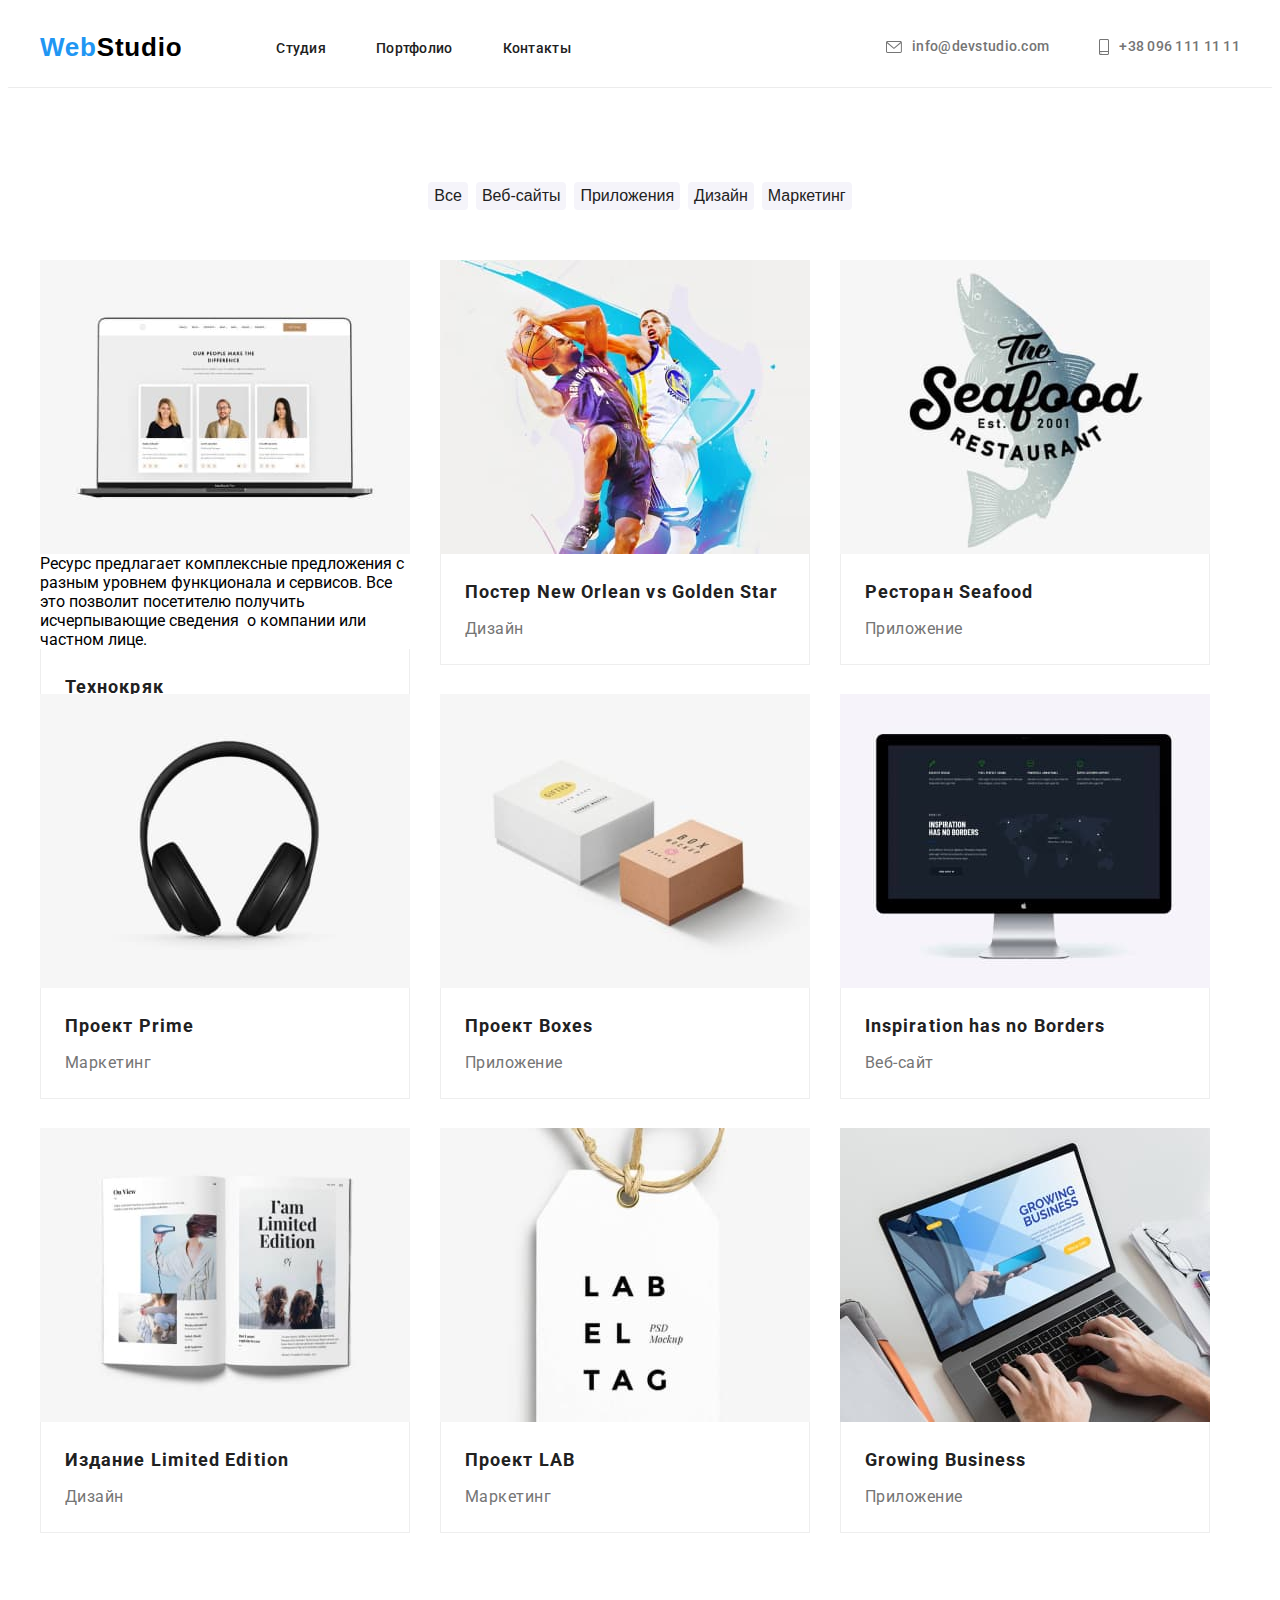
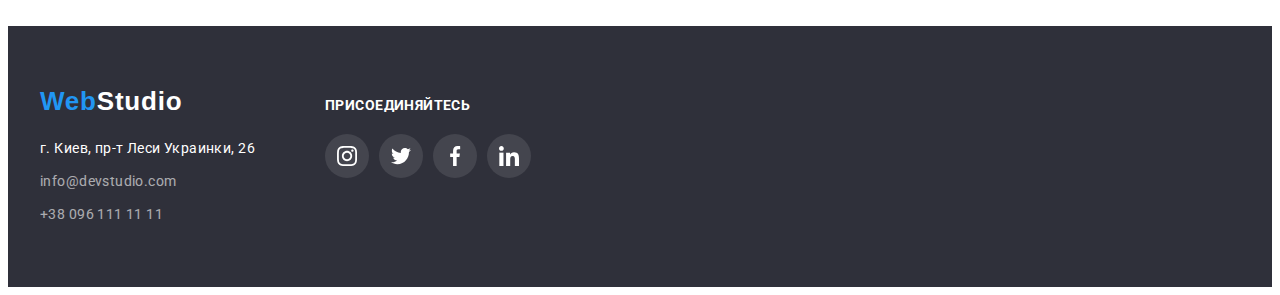
==== portfolio.html @ 1aca2a60 "first" ====
<!DOCTYPE html>
<html lang="ru">
  <head>
    <meta charset="UTF-8" />
    <meta http-equiv="X-UA-Compatible" content="IE=edge" />
    <meta name="viewport" content="width=device-width, initial-scale=1.0" />
    <title>Главная</title>
    <link rel="preconnect" href="https://fonts.googleapis.com" />
    <link rel="preconnect" href="https://fonts.gstatic.com" crossorigin />
    <link
      href="https://fonts.googleapis.com/css2?family=Roboto:wght@400;500;700;900&display=swap"
      rel="stylesheet"
    />
    <link
      rel="stylesheet"
      href="https://cdnjs.cloudflare.com/ajax/libs/modern-normalize/1.1.0/modern-normalize.min.css"
      integrity="sha512-wpPYUAdjBVSE4KJnH1VR1HeZfpl1ub8YT/NKx4PuQ5NmX2tKuGu6U/JRp5y+Y8XG2tV+wKQpNHVUX03MfMFn9Q=="
      crossorigin="anonymous"
      referrerpolicy="no-referrer"
    />
    <link rel="stylesheet" href="./css/style.css" />
  </head>
  <body>
    <header class="header">
      <div class="container header-container">
        <a class="logo link" href=""><span class="web">Web</span>Studio</a>
        <nav class="navigation">
          <ul class="nav-list list">
            <li class="nav-list-item">
              <a class="nav-list-link link" href="./index.html">Студия</a>
            </li>
            <li class="nav-list-item">
              <a class="nav-list-link link" href="./portfolio.html"
                >Портфолио</a
              >
            </li>
            <li class="nav-list-item">
              <a class="nav-list-link link" href="">Контакты</a>
            </li>
          </ul>
        </nav>  
          <ul class="header-contact list">
            <li class="contact-mail-block">
              <a class="contact-mail link" href="mailto:info@devstudio.com">
                <svg class="mail-icon" width="16" heihgt="12">
                  <use href="./img/sprite.svg#icon-envelope"></use>
                </svg>
                info@devstudio.com</a>
            </li>
            <li class="contact-number-block">
              <a class="contact-number link" href="tel:+380961111111">
                <svg class="smartphone-icon" width="10" heihgt="16">
                  <use href="./img/sprite.svg#icon-smartphone"></use>
                </svg>
                +38 096 111 11 11</a>
            </li>
          </ul>
      </div>
    </header>
    <main>
      <section class="section">
        <div class="container">
          <h1 class="pane">Работы</h1>
          <ul class="portfolio-list list">
            <li class="filter">
              <button class="model-button-filter" type="button">Все</button>
            </li>
            <li class="filter">
              <button class="model-button-filter" type="button">
                Веб-сайты
              </button>
            </li>
            <li class="filter">
              <button class="model-button-filter" type="button">
                Приложения
              </button>
            </li>
            <li class="filter">
              <button class="model-button-filter" type="button">Дизайн</button>
            </li>
            <li class="filter">
              <button class="model-button-filter" type="button">
                Маркетинг
              </button>
            </li>
          </ul>
          <ul class="project list">
            <li class="project-group">
              <a class="work-link" href="">
                <div class="overlay-card">
                <img
                  src="img/project1.jpg"
                  alt="Технокряк"
                  width="370"
                  height="294"
                />
                <p class="overlay">Ресурс предлагает комплексные предложения с разным уровнем функционала и сервисов. Все это позволит посетителю получить исчерпывающие сведения  о компании или частном лице.</p>
                </div>
                <div class="group">
                <h2 class="works">Технокряк</h2>
                <p class="works-item" lang="en">Веб-сайт</p>
                </div>
              </a>
            </li>
            <li class="project-group">
              <a class="work-link" href="">
              <img
                src="img/project2.jpg"
                alt="Постер New Orlean vs Golden Star"
                width="370"
                height="294"
              />
              <div class="group"> 
              <h2 class="works">Постер New Orlean vs Golden Star</h2>
              <p class="works-item" lang="en">Дизайн</p>
            </div>
              </a>
            </li>
            <li class="project-group">
              <a class="work-link" href="">
              <img
                src="img/project3.jpg"
                alt="Ресторан Seafood"
                width="370"
                height="294"
              />
              <div class="group">
              <h2 class="works">Ресторан Seafood</h2>
              <p class="works-item" lang="en">Приложение</p>
            </div>
              </a>
            </li>
            <li class="project-group"><a class="work-link" href="">
              <img
                src="img/project4.jpg"
                alt="Проект Prime"
                width="370"
                height="294"
              />
              <div class="group">
              <h2 class="works">Проект Prime</h2>
              <p class="works-item" lang="en">Маркетинг</p>
            </div>
            </a>
            </li>
            <li class="project-group"><a class="work-link" href="">
              <img
                src="img/project5.jpg"
                alt="Проект Boxes"
                width="370"
                height="294"
              />
              <div class="group">
              <h2 class="works">Проект Boxes</h2>
              <p class="works-item" lang="en">Приложение</p>
            </div>
            </a>
            </li>
            <li class="project-group"><a class="work-link" href="">
              <img
                src="img/project6.jpg"
                alt="Inspiration has no Borders"
                width="370"
                height="294"
              />
              <div class="group">
              <h2 class="works">Inspiration has no Borders</h2>
              <p class="works-item" lang="en">Веб-сайт</p>
            </div>
            </a>
            </li>
            <li class="project-group"><a class="work-link" href="">
              <img
                src="img/project7.jpg"
                alt="Издание Limited Edition"
                width="370"
                height="294"
              />
              <div class="group">
              <h2 class="works">Издание Limited Edition</h2>
              <p class="works-item" lang="en">Дизайн</p>
            </div>
            </a>
            </li>
            <li class="project-group"><a class="work-link" href="">
              <img
                src="img/project8.jpg"
                alt="Проект LAB"
                width="370"
                height="294"
              />
              <div class="group">
              <h2 class="works">Проект LAB</h2>
              <p class="works-item" lang="en">Маркетинг</p>
            </div>
            </a>
            </li>
            <li class="project-group"><a class="work-link" href="">
              <img
                src="img/project9.jpg"
                alt="Growing Business"
                width="370"
                height="294"
              />
              <div class="group">
              <h2 class="works">Growing Business</h2>
              <p class="works-item" lang="en">Приложение</p>
            </div>
            </a>
            </li>
          </ul>
        </div>
      </section>
    </main>
    <footer class="footer">
      <div class="footer-adress container">
        <div>
          <a class="logo-footer link" href=""
            ><span class="web-footer">Web</span>Studio</a>
          <address class="info-footer">
            <ul class="footer-list list">
              <li class="about-footer">
                <a
                  class="adres link"
                  href="https://goo.gl/maps/2WYLxE3mtBU3Ya3W9"
                  target="_blank"
                  rel="noopener noreferrer"
                  >г. Киев, пр-т Леси Украинки, 26</a
                >
              </li>
              <li class="about-footer">
                <a class="mail-footer link" href="mailto:info@devstudio.com"
                  >info@devstudio.com</a
                >
              </li>
              <li class="about-footer">
                <a class="tel-footer link" href="tel:+380961111111"
                  >+38 096 111 11 11</a
                >
              </li>
            </ul>
          </address>
        </div>
      <div class="footer-social">
        <h2 class="connect" >
          Присоединяйтесь
        </h2>
        <ul class="footer-list-social list" >
          <li class="social-list-item">
            <a class="footer-social-list-link" href="">
              <svg class="footer-social-list-icon" width="20" height="20">
                <use href="./img/sprite.svg#icon-instagram"></use>
              </svg>
            </a>
          </li>
          <li class="social-list-item">
            <a class="footer-social-list-link" href="">
              <svg class="footer-social-list-icon" width="20" height="20">
                <use href="./img/sprite.svg#icon-twitter"></use>
              </svg>
            </a>
          </li>
          <li class="social-list-item">
            <a class="footer-social-list-link" href="">
              <svg class="footer-social-list-icon" width="20" height="20">
                <use href="./img/sprite.svg#icon-facebook"></use>
              </svg>
            </a>
          </li>
          <li class="social-list-item">
            <a class="footer-social-list-link" href="">
              <svg class="footer-social-list-icon" width="20" height="20">
                <use href="./img/sprite.svg#icon-linkedin"></use>
              </svg>
            </a>
          </li>
        </ul>
      </div>
    </div>
    </footer>
  </body>
</html>
---- css/style.css ----
:root {
  --primary-font-family: "Roboto", sans-serif;
  --secondary-font-family: "Raleway", sans-serif;
  --accent-color: #2196f3;
  --primery-text-color: #212121;
  --secondary-text-color-light: #757575;
  --secondary-text-color-dark: #ffffff;
  --primery-text-color-logo: #000000;
}
body {
  font-family: var(--primary-font-family);
}
h1,
h2,
h3,
h4,
h5,
h6,
p {
  margin-top: 0;
  margin-bottom: 0;
}
ul {
  margin-top: 0;
  margin-bottom: 0;
  padding-left: 0;
}
img {
  display: block;
  max-width: 100%;
  height: auto;
}
.list {
  list-style: none;
  padding: 0;
  margin: 0;
}
.link {
  text-decoration: none;
}
.container {
  width: 1200px;
  padding-left: 15px;
  padding-right: 15px;
  margin-left: auto;
  margin-right: auto;
}
.visually-hidden {
  position: absolute;
  width: 1px;
  height: 1px;
  margin: -1px;
  border: 0;
  padding: 0;
  white-space: nowrap;
  clip-path: inset(100%);
  clip: rect(0 0 0 0);
  overflow: hidden;
}
.header {
  padding-top: 24px;
  padding-bottom: 24px;
  border-bottom: 1px solid #ececec;
}
.header-container {
  display: flex;
  align-items: center;
}
.nav-list {
  display: flex;
  align-items: center;
}
.header-contact {
  margin-left: auto;
  display: flex;
}
.nav-list-item:not(:last-child) {
  margin-right: 50px;
}
.logo {
  font-family: var(--secondary-font-family);
  font-weight: 700;
  font-size: 26px;
  line-height: 1.19;
  letter-spacing: 0.03em;
  color: var(--primery-text-color-logo);
  margin-right: 94px;
}
.web {
  color: var(--accent-color);
}
.nav-list-link {
  font-weight: 500;
  font-size: 14px;
  line-height: 1.14;
  letter-spacing: 0.02em;
  color: var(--primery-text-color);
}
.nav-list-link:hover,
.nav-list-link:focus {
  color: var(--accent-color);
}
.contact-mail-block {
  display: flex;
  margin-right: 50px;
}
.contact-mail {
  display: flex;
  align-items: center;
  font-weight: 500;
  font-size: 14px;
  line-height: 1.14;
  letter-spacing: 0.02em;
  color: var(--secondary-text-color-light);
}
.contact-mail:hover,
.contact-mail:focus {
  color: var(--accent-color);
}
.mail-icon {
  margin-right: 10px;
  fill: currentColor;
  height: 16px;
}
.contact-number-block {
  display: flex;
}
.smartphone-icon {
  margin-right: 10px;
  fill: currentColor;
  height: 16px;
}
.contact-number {
  display: flex;
  align-items: center;
  font-weight: 500;
  font-size: 14px;
  line-height: 1.14;
  letter-spacing: 0.02em;
  color: var(--secondary-text-color-light);
}
.contact-number:hover,
.contact-number:focus {
  color: var(--accent-color);
}
.hero {
  background-image: linear-gradient(
      rgba(47, 48, 58, 0.4),
      rgba(47, 48, 58, 0.4)
    ),
    url("../img/hero/Img\ \(9\).jpg");
  background-size: cover;
  background-repeat: no-repeat;
  background-position: center;
  margin-left: auto;
  margin-right: auto;
  max-width: 1600px;
  background-color: #c4c4c4;
  text-align: center;
  padding: 200px 0;
  
}
.model-button {
  padding: 10px 30px;
  border-radius: 4px;
  font-weight: 700;
  font-size: 16px;
  line-height: 1.88;
  letter-spacing: 0.06em;
  color: var(--secondary-text-color-dark);
  cursor: pointer;
  border: transparent;
  background-color: #2196f3;
}
.model-button:hover,
.model-button:focus {
  background-color: var(--accent-color);
  color: var(--secondary-text-color-dark);
}
.main-title {
  width: 696px;
  margin: 0 auto 30px;
  font-weight: 900;
  font-size: 44px;
  line-height: 1.36;
  letter-spacing: 0.06em;
  text-transform: uppercase;
  color: var(--secondary-text-color-dark);
}
.section {
  padding-top: 94px;
  padding-bottom: 94px;
}
.pane {
  display: none;
}
.benefits {
  display: flex;
  flex-basis: calc((100% - 90px) / 4);
}
.benefits-block:not(:last-child) {
  margin-right: 30px;
}
.benefits-wraper {
  display: flex;
  justify-content: center;
  align-items: center;
  width: 270px;
  height: 120px;
  margin-bottom: 30px;
  border-radius: 4px;
  background-color: #f5f4fa;
}
.benefits-list {
  margin-bottom: 10px;
  font-weight: 700;
  font-size: 14px;
  line-height: 1.14;
  letter-spacing: 0.03em;
  text-transform: uppercase;
  color: var(--primery-text-color);
}
.benefits-item {
  font-size: 14px;
  line-height: 1.71;
  letter-spacing: 0.03em;
  color: var(--secondary-text-color-light);
}
.about-section {
  padding-top: 0px;
}
.about {
  text-align: center;
  margin-bottom: 50px;
  font-weight: 700;
  font-size: 36px;
  line-height: 1.17;
  letter-spacing: 0.03em;
  color: var(--primery-text-color);
}
.about-item {
  display: flex;
  flex-basis: calc((100% - 60px) / 3);
}
.box:not(:last-child) {
  margin-right: 30px;
}
/* Секция Команда*/

.our-team {
  background-color: #f5f4fa;
}
.team {
  margin-bottom: 50px;
  text-align: center;
  font-weight: 700;
  font-size: 36px;
  line-height: 1.17;
  letter-spacing: 0.03em;
  color: var(--primery-text-color);
}
.team-list {
  display: flex;
  margin-left: -30px;
  margin-top: -30px;
}
.team-card {
  box-shadow: 0px 1px 3px rgba(0, 0, 0, 0.12), 0px 1px 1px rgba(0, 0, 0, 0.14),
    0px 2px 1px rgba(0, 0, 0, 0.2);
  flex-basis: calc((100% - 90px) / 4);
  margin-left: 30px;
  margin-top: 30px;
  background-color: #ffffff;
}
.worker {
  padding-top: 30px;
  padding-bottom: 30px;
  padding-left: 32px;
  padding-right: 32px;
}
.name {
  text-align: center;
  font-weight: 500;
  font-size: 16px;
  line-height: 1.19;
  letter-spacing: 0.03em;
  color: var(--primery-text-color);
}
.position {
  text-align: center;
  margin-top: 10px;
  font-size: 16px;
  line-height: 1.19;
  letter-spacing: 0.03em;
  color: var(--secondary-text-color-light);
  margin-bottom: 16px;
}
.social-list {
  display: flex;
  justify-content: space-between;
}
.social-list-link {
  display: flex;
  align-items: center;
  justify-content: center;
  width: 44px;
  height: 44px;
  border-radius: 50%;
}
.social-list-icon {
  fill: #afb1b8;
}
.social-list-link:hover,
.social-list-link:focus {
  background-color: #2196f3;
}
.social-list-link:hover .social-list-icon,
.social-list-link:focus .social-list-icon {
  fill: #ffffff;
}
/* Секция клиенты */
.clients-title {
  text-align: center;
  margin-bottom: 50px;
  font-weight: 700;
  font-size: 36px;
  line-height: 1.17;
  letter-spacing: 0.03em;
  color: var(--primery-text-color);
}
.clients-list {
  display: flex;
  justify-content: space-between;

  width: 1170px;
}
.clients-icon {
  display: flex;
  align-items: center;
  justify-content: center;
  width: 170px;
  height: 92px;
  border: 1px solid #afb1b8;
  border-radius: 4px;
}
.clients-icon-logo {
  fill: #afb1b8;
}
.clients-icon-logo:hover {
  fill: #2196f3;
}
.clients-icon:hover {
  color: #2196f3;
  border: 1px solid #2196f3;
}

/*  Футер  */

.logo-footer {
  font-family: var(--secondary-font-family);
  font-weight: 700;
  font-size: 26px;
  line-height: 1.19;
  letter-spacing: 0.03em;
  color: var(--secondary-text-color-dark);
}
.footer {
  padding-bottom: 60px;
  padding-top: 60px;
  background-color: #2f303a;
}
.footer-adress {
  display: flex;
  align-items: baseline;
}
.web-footer {
  color: var(--accent-color);
}
.info-footer {
  margin-top: 20px;
}

.about-footer:not(:last-child) {
  margin-bottom: 9px;
}
.adres {
  font-style: normal;
  font-weight: normal;
  font-size: 14px;
  line-height: 1.71;
  letter-spacing: 0.03em;
  color: var(--secondary-text-color-dark);
}
.mail-footer {
  font-style: normal;
  font-size: 14px;
  line-height: 1.71;
  letter-spacing: 0.03em;
  color: var(--secondary-text-color-dark);
  opacity: 0.6;
}
.tel-footer {
  font-style: normal;
  font-size: 14px;
  line-height: 1.71;
  letter-spacing: 0.03em;
  color: var(--secondary-text-color-dark);
  opacity: 0.6;
}
.footer-social {
  margin-left: 70px;
}
.footer-list-social {
  display: flex;
}
.connect {
  font-family: inherit;
  font-style: normal;
  font-weight: 700;
  font-size: 14px;
  line-height: 1.14;
  letter-spacing: 00.03em;
  text-transform: uppercase;
  color: var(--secondary-text-color-dark);
  margin-bottom: 20px;
}
.footer-social-list-link {
  display: flex;
  align-items: center;
  justify-content: center;
  width: 44px;
  height: 44px;
  border-radius: 50%;
  background-color: rgba(255, 255, 255, 0.1);
}
.footer-social-list-link:hover,
.footer-social-list-link:focus {
  background-color: #2196f3;
}
.footer-social-list-icon {
  fill: #ffffff;
}
.social-list-item:not(:last-child) {
  margin-right: 10px;
}
/* portfolio works */
.portfolio-list {
  display: flex;
  justify-content: center;
}
.filter:not(:last-child) {
  margin-right: 8px;
}
.model-button-filter {
  font-weight: 500;
  font-size: 16px;
  line-height: 1.63;
  background-color: #f5f4fa;
  color: var(--primery-text-color);
  cursor: pointer;
  border-radius: 4px;
  border: transparent;
}

.model-button-filter:hover,
.model-button-filter:focus {
  box-shadow: 0px 3px 1px rgba(0, 0, 0, 0.1), 0px 1px 2px rgba(0, 0, 0, 0.08),
    0px 2px 2px rgba(0, 0, 0, 0.12);
  background-color: var(--accent-color);
  color: var(--secondary-text-color-dark);
}
.project {
  display: flex;
  flex-wrap: wrap;
  margin-left: -30px;
  margin-top: 50px;
  margin-bottom: -30px;
}
.project-group {
  margin-left: 30px;
  margin-bottom: 30px;
  width: 370px;
  height: 404px;
}

.work-link {
  display: block;
  text-decoration: none;
  color: inherit;
 
}
.work-link:hover,
.work-link:focus {
  box-shadow: 0px 1px 1px rgba(0, 0, 0, 0.12), 0px 4px 4px rgba(0, 0, 0, 0.06),
    1px 4px 6px rgba(0, 0, 0, 0.16);
}
.group {
  padding: 20px 24px;
  border-bottom: 1px solid #eeeeee;
  border-left: 1px solid #eeeeee;
  border-right: 1px solid #eeeeee;
}
.works {
  margin-bottom: 4px;
  font-weight: 700;
  font-size: 18px;
  line-height: 2;
  letter-spacing: 0.06em;
  color: var(--primery-text-color);
}
.works-item {
  font-size: 16px;
  line-height: 1.88;
  letter-spacing: 0.03em;
  color: var(--secondary-text-color-light);
}
.overlay-card {
  position: relative;
  overflow: hidden;
}

/* portfolio footer */
.adres:hover,
.adres:focus {
  color: var(--accent-color);
}
.mail-footer:hover,
.mail-footer:focus {
  color: var(--accent-color);
}
.tel-footer:hover,
.tel-footer:focus {
  color: var(--accent-color);
}
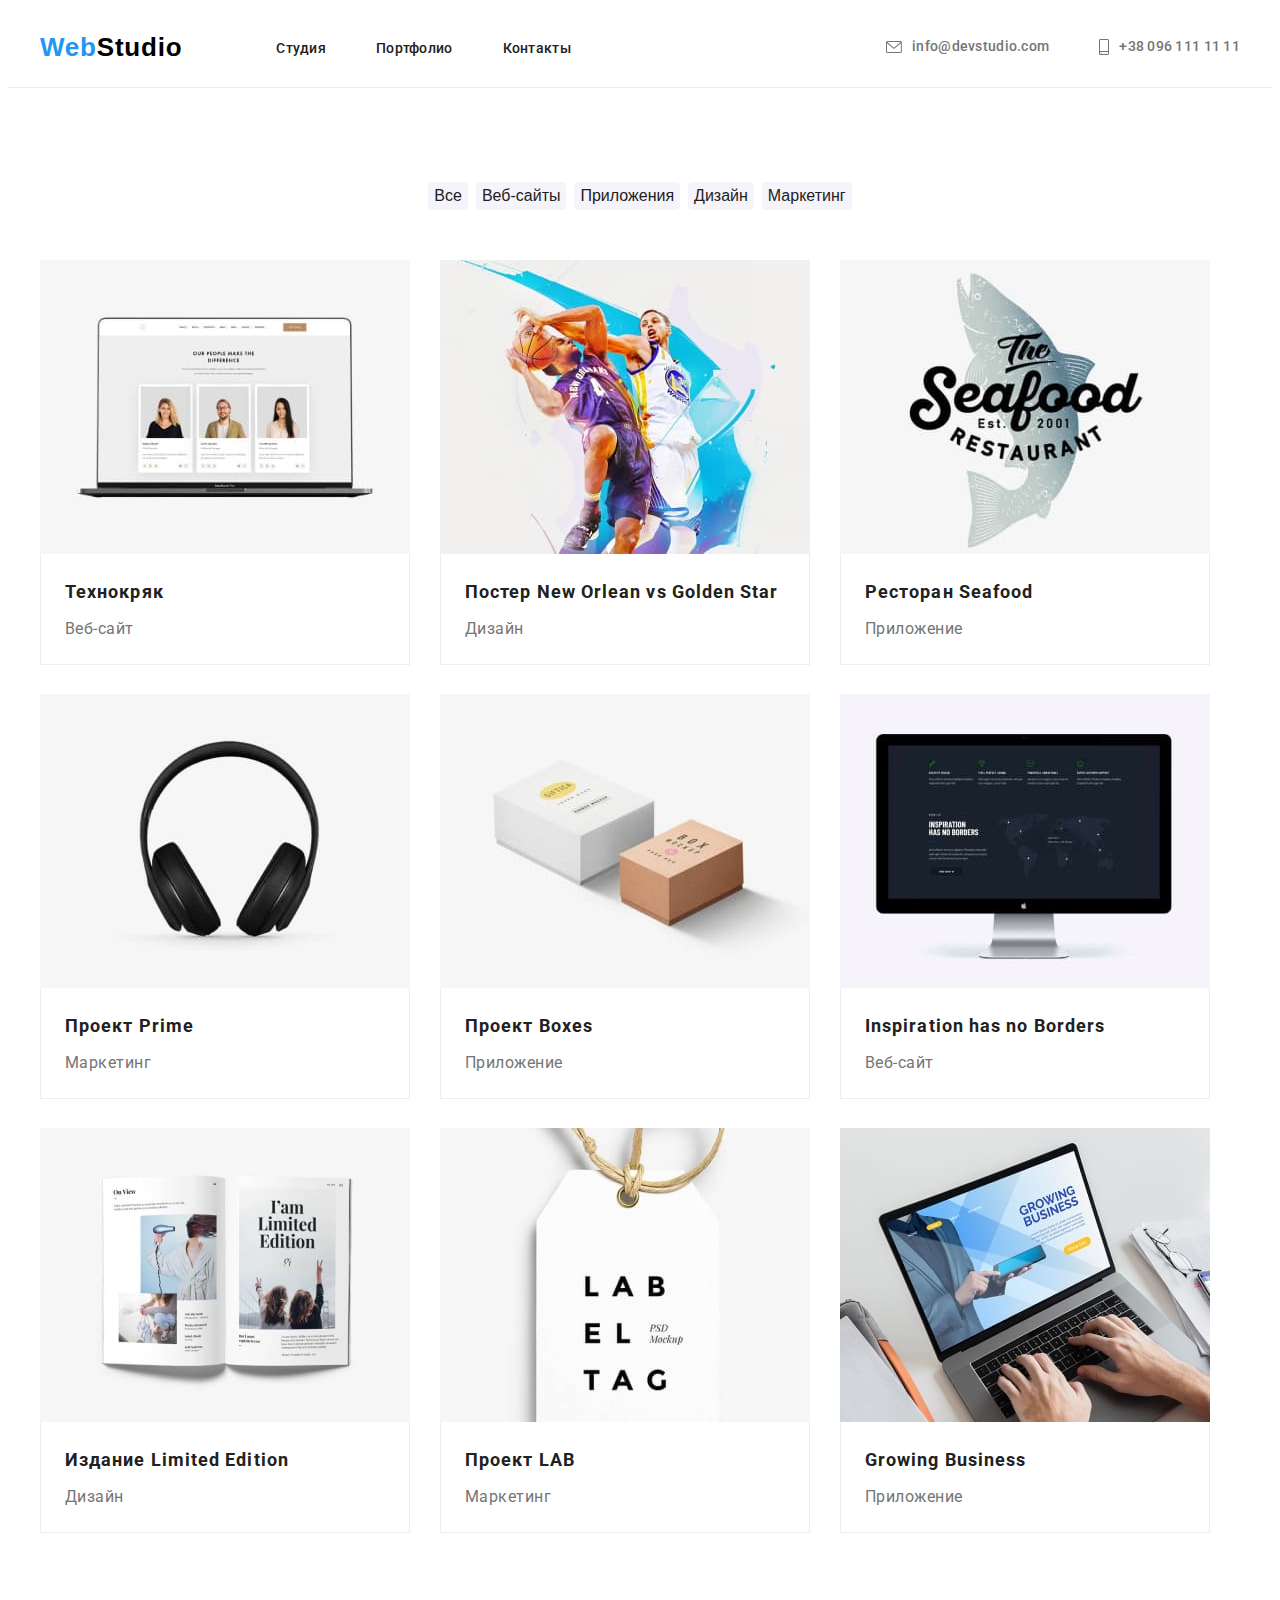
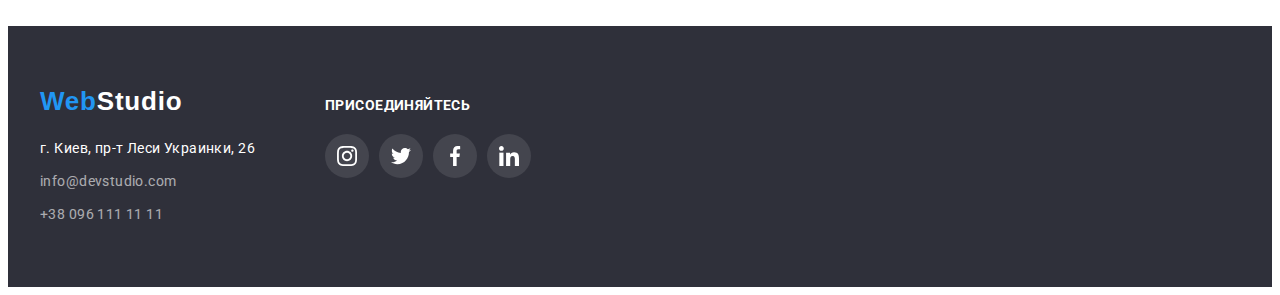
==== commit 4381c03d: "first" ====
--- a/portfolio.html
+++ b/portfolio.html
@@ -38,23 +38,25 @@
               <a class="nav-list-link link" href="">Контакты</a>
             </li>
           </ul>
-        </nav>  
-          <ul class="header-contact list">
-            <li class="contact-mail-block">
-              <a class="contact-mail link" href="mailto:info@devstudio.com">
-                <svg class="mail-icon" width="16" heihgt="12">
-                  <use href="./img/sprite.svg#icon-envelope"></use>
-                </svg>
-                info@devstudio.com</a>
-            </li>
-            <li class="contact-number-block">
-              <a class="contact-number link" href="tel:+380961111111">
-                <svg class="smartphone-icon" width="10" heihgt="16">
-                  <use href="./img/sprite.svg#icon-smartphone"></use>
-                </svg>
-                +38 096 111 11 11</a>
-            </li>
-          </ul>
+        </nav>
+        <ul class="header-contact list">
+          <li class="contact-mail-block">
+            <a class="contact-mail link" href="mailto:info@devstudio.com">
+              <svg class="mail-icon" width="16" heihgt="12">
+                <use href="./img/sprite.svg#icon-envelope"></use>
+              </svg>
+              info@devstudio.com</a
+            >
+          </li>
+          <li class="contact-number-block">
+            <a class="contact-number link" href="tel:+380961111111">
+              <svg class="smartphone-icon" width="10" heihgt="16">
+                <use href="./img/sprite.svg#icon-smartphone"></use>
+              </svg>
+              +38 096 111 11 11</a
+            >
+          </li>
+        </ul>
       </div>
     </header>
     <main>
@@ -88,126 +90,191 @@
             <li class="project-group">
               <a class="work-link" href="">
                 <div class="overlay-card">
-                <img
-                  src="img/project1.jpg"
-                  alt="Технокряк"
-                  width="370"
-                  height="294"
-                />
-                <p class="overlay">Ресурс предлагает комплексные предложения с разным уровнем функционала и сервисов. Все это позволит посетителю получить исчерпывающие сведения  -о компании или частном лице.</p>
-                </div>
-                <div class="group">
-                <h2 class="works">Технокряк</h2>
-                <p class="works-item" lang="en">Веб-сайт</p>
-                </div>
-              </a>
-            </li>
-            <li class="project-group">
-              <a class="work-link" href="">
-              <img
-                src="img/project2.jpg"
-                alt="Постер New Orlean vs Golden Star"
-                width="370"
-                height="294"
-              />
-              <div class="group"> 
-              <h2 class="works">Постер New Orlean vs Golden Star</h2>
-              <p class="works-item" lang="en">Дизайн</p>
-            </div>
-              </a>
-            </li>
-            <li class="project-group">
-              <a class="work-link" href="">
-              <img
-                src="img/project3.jpg"
-                alt="Ресторан Seafood"
-                width="370"
-                height="294"
-              />
-              <div class="group">
-              <h2 class="works">Ресторан Seafood</h2>
-              <p class="works-item" lang="en">Приложение</p>
-            </div>
-              </a>
-            </li>
-            <li class="project-group"><a class="work-link" href="">
-              <img
-                src="img/project4.jpg"
-                alt="Проект Prime"
-                width="370"
-                height="294"
-              />
-              <div class="group">
-              <h2 class="works">Проект Prime</h2>
-              <p class="works-item" lang="en">Маркетинг</p>
-            </div>
-            </a>
-            </li>
-            <li class="project-group"><a class="work-link" href="">
-              <img
-                src="img/project5.jpg"
-                alt="Проект Boxes"
-                width="370"
-                height="294"
-              />
-              <div class="group">
-              <h2 class="works">Проект Boxes</h2>
-              <p class="works-item" lang="en">Приложение</p>
-            </div>
-            </a>
-            </li>
-            <li class="project-group"><a class="work-link" href="">
-              <img
-                src="img/project6.jpg"
-                alt="Inspiration has no Borders"
-                width="370"
-                height="294"
-              />
-              <div class="group">
-              <h2 class="works">Inspiration has no Borders</h2>
-              <p class="works-item" lang="en">Веб-сайт</p>
-            </div>
-            </a>
-            </li>
-            <li class="project-group"><a class="work-link" href="">
-              <img
-                src="img/project7.jpg"
-                alt="Издание Limited Edition"
-                width="370"
-                height="294"
-              />
-              <div class="group">
-              <h2 class="works">Издание Limited Edition</h2>
-              <p class="works-item" lang="en">Дизайн</p>
-            </div>
-            </a>
-            </li>
-            <li class="project-group"><a class="work-link" href="">
-              <img
-                src="img/project8.jpg"
-                alt="Проект LAB"
-                width="370"
-                height="294"
-              />
-              <div class="group">
-              <h2 class="works">Проект LAB</h2>
-              <p class="works-item" lang="en">Маркетинг</p>
-            </div>
-            </a>
-            </li>
-            <li class="project-group"><a class="work-link" href="">
-              <img
-                src="img/project9.jpg"
-                alt="Growing Business"
-                width="370"
-                height="294"
-              />
-              <div class="group">
-              <h2 class="works">Growing Business</h2>
-              <p class="works-item" lang="en">Приложение</p>
-            </div>
-            </a>
+                  <img
+                    src="img/project1.jpg"
+                    alt="Технокряк"
+                    width="370"
+                    height="294"
+                  />
+                   <p class="overlay">
+                    Ресурс предлагает комплексные предложения с разным уровнем
+                    функционала и сервисов. Все это позволит посетителю получить
+                    исчерпывающие сведения о компании или частном лице.
+                  </p>
+                </div>
+                <div class="group">
+                  <h2 class="works">Технокряк</h2>
+                  <p class="works-item" lang="en">Веб-сайт</p>
+                </div>
+              </a>
+            </li>
+            <li class="project-group">
+              <a class="work-link" href="">
+                <div class="overlay-card">
+                <img
+                  src="img/project2.jpg"
+                  alt="Постер New Orlean vs Golden Star"
+                  width="370"
+                  height="294"
+                />
+                <p class="overlay">
+                  Ресурс предлагает комплексные предложения с разным уровнем
+                  функционала и сервисов. Все это позволит посетителю получить
+                  исчерпывающие сведения о компании или частном лице.
+                </p>
+                </div>
+                <div class="group">
+                  <h2 class="works">Постер New Orlean vs Golden Star</h2>
+                  <p class="works-item" lang="en">Дизайн</p>
+                </div>
+              </a>
+            </li>
+            <li class="project-group">
+              <a class="work-link" href="">
+                <div class="overlay-card">
+                <img
+                  src="img/project3.jpg"
+                  alt="Ресторан Seafood"
+                  width="370"
+                  height="294"
+                />
+                <p class="overlay">
+                  Ресурс предлагает комплексные предложения с разным уровнем
+                  функционала и сервисов. Все это позволит посетителю получить
+                  исчерпывающие сведения о компании или частном лице.
+                </p>
+                </div>
+                <div class="group">
+                  <h2 class="works">Ресторан Seafood</h2>
+                  <p class="works-item" lang="en">Приложение</p>
+                </div>
+              </a>
+            </li>
+            <li class="project-group">
+              <a class="work-link" href="">
+                <div class="overlay-card">
+                <img
+                  src="img/project4.jpg"
+                  alt="Проект Prime"
+                  width="370"
+                  height="294"
+                />
+                <p class="overlay">
+                  Ресурс предлагает комплексные предложения с разным уровнем
+                  функционала и сервисов. Все это позволит посетителю получить
+                  исчерпывающие сведения о компании или частном лице.
+                </p>
+                </div>
+                <div class="group">
+                  <h2 class="works">Проект Prime</h2>
+                  <p class="works-item" lang="en">Маркетинг</p>
+                </div>
+              </a>
+            </li>
+            <li class="project-group">
+              <a class="work-link" href="">
+                <div class="overlay-card">
+                <img
+                  src="img/project5.jpg"
+                  alt="Проект Boxes"
+                  width="370"
+                  height="294"
+                />
+                <p class="overlay">
+                  Ресурс предлагает комплексные предложения с разным уровнем
+                  функционала и сервисов. Все это позволит посетителю получить
+                  исчерпывающие сведения о компании или частном лице.
+                </p>
+                </div>
+                <div class="group">
+                  <h2 class="works">Проект Boxes</h2>
+                  <p class="works-item" lang="en">Приложение</p>
+                </div>
+              </a>
+            </li>
+            <li class="project-group">
+              <a class="work-link" href="">
+                <div class="overlay-card">
+                <img
+                  src="img/project6.jpg"
+                  alt="Inspiration has no Borders"
+                  width="370"
+                  height="294"
+                />
+                <p class="overlay">
+                  Ресурс предлагает комплексные предложения с разным уровнем
+                  функционала и сервисов. Все это позволит посетителю получить
+                  исчерпывающие сведения о компании или частном лице.
+                </p>
+                </div>
+                <div class="group">
+                  <h2 class="works">Inspiration has no Borders</h2>
+                  <p class="works-item" lang="en">Веб-сайт</p>
+                </div>
+              </a>
+            </li>
+            <li class="project-group">
+              <a class="work-link" href="">
+                <div class="overlay-card">
+                <img
+                  src="img/project7.jpg"
+                  alt="Издание Limited Edition"
+                  width="370"
+                  height="294"
+                />
+                <p class="overlay">
+                  Ресурс предлагает комплексные предложения с разным уровнем
+                  функционала и сервисов. Все это позволит посетителю получить
+                  исчерпывающие сведения о компании или частном лице.
+                </p>
+                </div>
+                <div class="group">
+                  <h2 class="works">Издание Limited Edition</h2>
+                  <p class="works-item" lang="en">Дизайн</p>
+                </div>
+              </a>
+            </li>
+            <li class="project-group">
+              <a class="work-link" href="">
+                <div class="overlay-card">
+                <img
+                  src="img/project8.jpg"
+                  alt="Проект LAB"
+                  width="370"
+                  height="294"
+                />
+                <p class="overlay">
+                  Ресурс предлагает комплексные предложения с разным уровнем
+                  функционала и сервисов. Все это позволит посетителю получить
+                  исчерпывающие сведения о компании или частном лице.
+                </p>
+                </div>
+                <div class="group">
+                  <h2 class="works">Проект LAB</h2>
+                  <p class="works-item" lang="en">Маркетинг</p>
+                </div>
+              </a>
+            </li>
+            <li class="project-group">
+              <a class="work-link" href="">
+                <div class="overlay-card">
+                <img
+                  src="img/project9.jpg"
+                  alt="Growing Business"
+                  width="370"
+                  height="294"
+                />
+                <p class="overlay">
+                  Ресурс предлагает комплексные предложения с разным уровнем
+                  функционала и сервисов. Все это позволит посетителю получить
+                  исчерпывающие сведения о компании или частном лице.
+                </p>
+                </div>
+                <div class="group">
+                  <h2 class="works">Growing Business</h2>
+                  <p class="works-item" lang="en">Приложение</p>
+                </div>
+              </a>
             </li>
           </ul>
         </div>
@@ -217,7 +284,8 @@
       <div class="footer-adress container">
         <div>
           <a class="logo-footer link" href=""
-            ><span class="web-footer">Web</span>Studio</a>
+            ><span class="web-footer">Web</span>Studio</a
+          >
           <address class="info-footer">
             <ul class="footer-list list">
               <li class="about-footer">
@@ -242,42 +310,40 @@
             </ul>
           </address>
         </div>
-      <div class="footer-social">
-        <h2 class="connect" >
-          Присоединяйтесь
-        </h2>
-        <ul class="footer-list-social list" >
-          <li class="social-list-item">
-            <a class="footer-social-list-link" href="">
-              <svg class="footer-social-list-icon" width="20" height="20">
-                <use href="./img/sprite.svg#icon-instagram"></use>
-              </svg>
-            </a>
-          </li>
-          <li class="social-list-item">
-            <a class="footer-social-list-link" href="">
-              <svg class="footer-social-list-icon" width="20" height="20">
-                <use href="./img/sprite.svg#icon-twitter"></use>
-              </svg>
-            </a>
-          </li>
-          <li class="social-list-item">
-            <a class="footer-social-list-link" href="">
-              <svg class="footer-social-list-icon" width="20" height="20">
-                <use href="./img/sprite.svg#icon-facebook"></use>
-              </svg>
-            </a>
-          </li>
-          <li class="social-list-item">
-            <a class="footer-social-list-link" href="">
-              <svg class="footer-social-list-icon" width="20" height="20">
-                <use href="./img/sprite.svg#icon-linkedin"></use>
-              </svg>
-            </a>
-          </li>
-        </ul>
+        <div class="footer-social">
+          <h2 class="connect">Присоединяйтесь</h2>
+          <ul class="footer-list-social list">
+            <li class="social-list-item">
+              <a class="footer-social-list-link" href="">
+                <svg class="footer-social-list-icon" width="20" height="20">
+                  <use href="./img/sprite.svg#icon-instagram"></use>
+                </svg>
+              </a>
+            </li>
+            <li class="social-list-item">
+              <a class="footer-social-list-link" href="">
+                <svg class="footer-social-list-icon" width="20" height="20">
+                  <use href="./img/sprite.svg#icon-twitter"></use>
+                </svg>
+              </a>
+            </li>
+            <li class="social-list-item">
+              <a class="footer-social-list-link" href="">
+                <svg class="footer-social-list-icon" width="20" height="20">
+                  <use href="./img/sprite.svg#icon-facebook"></use>
+                </svg>
+              </a>
+            </li>
+            <li class="social-list-item">
+              <a class="footer-social-list-link" href="">
+                <svg class="footer-social-list-icon" width="20" height="20">
+                  <use href="./img/sprite.svg#icon-linkedin"></use>
+                </svg>
+              </a>
+            </li>
+          </ul>
+        </div>
       </div>
-    </div>
     </footer>
   </body>
 </html>
--- a/css/style.css
+++ b/css/style.css
@@ -518,7 +518,28 @@
   position: relative;
   overflow: hidden;
 }
-
+.overlay {
+  position: absolute;
+  top: 0;
+  left: 0;
+  width: 100%;
+  height: 100%;
+  background-color: rgba(33, 150, 243, 0.9);
+  color: var(--secondary-text-color-dark);
+  padding: 62px 24px;
+  font-family: var(--primary-font-family);
+  font-style: normal;
+  font-weight: 400;
+  font-size: 18px;
+  line-height: 28px;
+  letter-spacing: 0.03em;
+  overflow: auto;
+  transform: translateY(100%);
+  transition: transform 250ms; leaner;
+}
+.work-link:hover .overlay {
+  transform: translateY(0%);
+}
 /* portfolio footer */
 .adres:hover,
 .adres:focus {
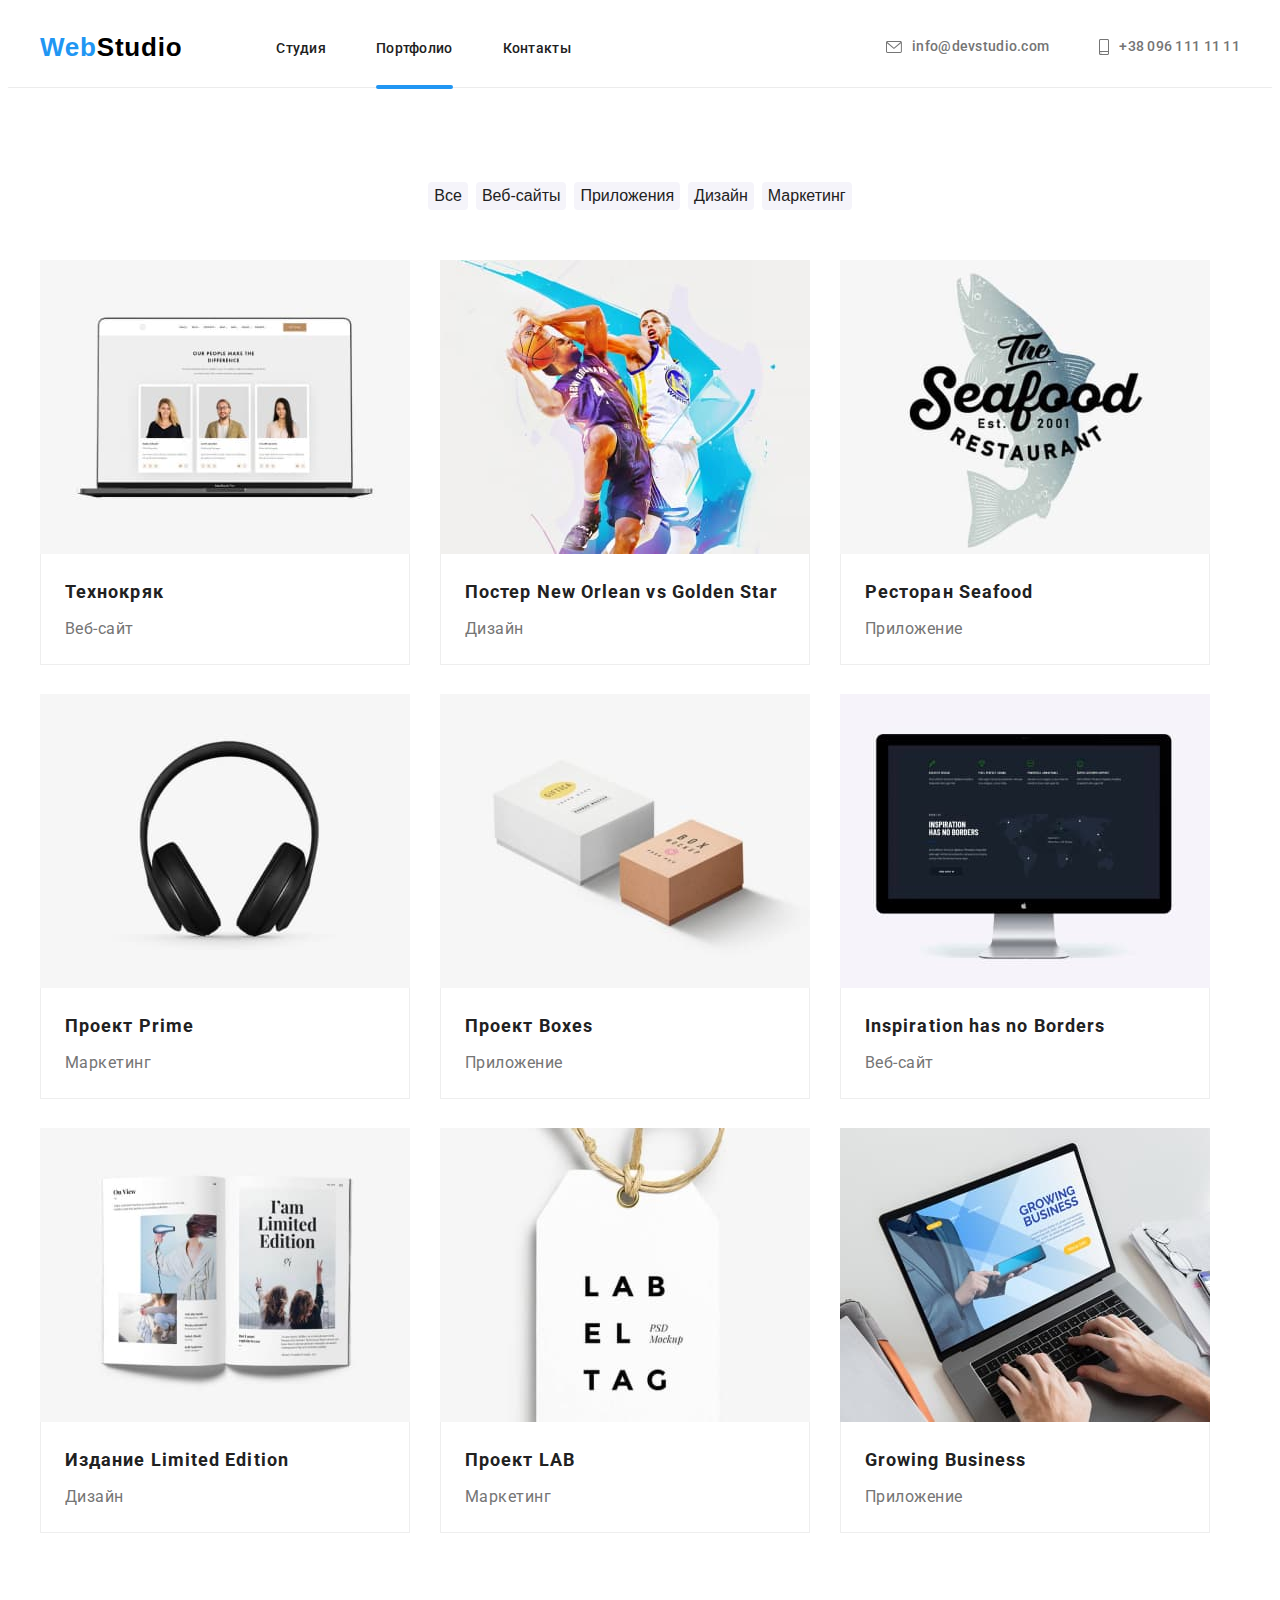
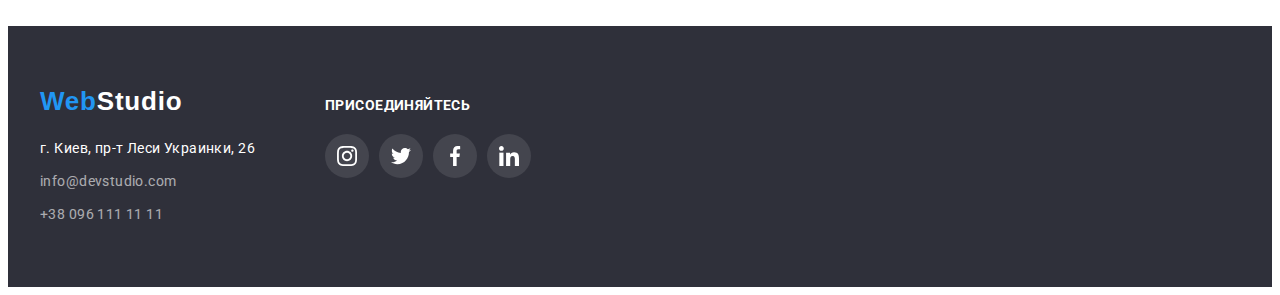
==== commit a7189dfc: "finish" ====
--- a/portfolio.html
+++ b/portfolio.html
@@ -30,7 +30,7 @@
               <a class="nav-list-link link" href="./index.html">Студия</a>
             </li>
             <li class="nav-list-item">
-              <a class="nav-list-link link" href="./portfolio.html"
+              <a class="nav-list-link link current" href="./portfolio.html"
                 >Портфолио</a
               >
             </li>
--- a/css/style.css
+++ b/css/style.css
@@ -99,6 +99,20 @@
 .nav-list-link:hover,
 .nav-list-link:focus {
   color: var(--accent-color);
+}
+.nav-list-item {
+  position: relative;
+}
+.current::after {
+  content: '';
+  position: absolute;
+  bottom: -32px;
+  left: 0;
+  width: 100%;
+  height: 4px;
+  border-radius: 2px;
+  background-color: var(--accent-color);
+
 }
 .contact-mail-block {
   display: flex;
@@ -245,6 +259,27 @@
 .box:not(:last-child) {
   margin-right: 30px;
 }
+.box {
+  position: relative;
+}
+.box-overlay {
+  position: absolute;
+  bottom: 0;
+  left: 0;
+  width: 100%;
+  font-family: 'Roboto';
+  font-style: normal;
+  font-weight: 700;
+  font-size: 14px;
+  line-height: 16px;
+  padding-top: 26px;
+  padding-bottom: 26px;
+  text-align: center;
+  text-transform: uppercase;
+  color: var(--secondary-text-color-dark);
+  background: rgba(47, 48, 58, 0.8)
+}
+
 /* Секция Команда*/
 
 .our-team {
@@ -535,7 +570,7 @@
   letter-spacing: 0.03em;
   overflow: auto;
   transform: translateY(100%);
-  transition: transform 250ms; leaner;
+  transition: transform 250ms cubic-bezier(0.4, 0, 0.2, 1);
 }
 .work-link:hover .overlay {
   transform: translateY(0%);
@@ -553,3 +588,43 @@
 .tel-footer:focus {
   color: var(--accent-color);
 }
+/* backdrop  */
+.backdrop {
+ position: fixed;
+ top: 0;
+ left: 0;
+ width: 100%; 
+ height: 100%;
+ background-color: rgba(0, 0, 0, 0.2);
+ transition: opacity 500ms linear, visibility 500ms linear ;
+}
+.backdrop.is-hidden {
+  opacity: 0;
+  visibility: hidden;
+  pointer-events: none;
+}
+.modal {
+  width: 528px;
+  height: 580px;
+  background-color: #ffffff;
+  position: absolute;
+  top: 50%;
+  left: 50%;
+  transform: translate(-50%,-50%);
+  
+}
+.modal-close-btn {
+  position: absolute;
+  top: 8px;
+  right: 8px;
+  padding: 0;
+  display: flex;
+  justify-content: center;
+  align-items: center;
+  width: 30px;
+  height: 30px;
+  border-radius: 50%;
+  border: 1px solid rgba(0, 0, 0, 0.1);
+  background-color: transparent;
+cursor: pointer;
+}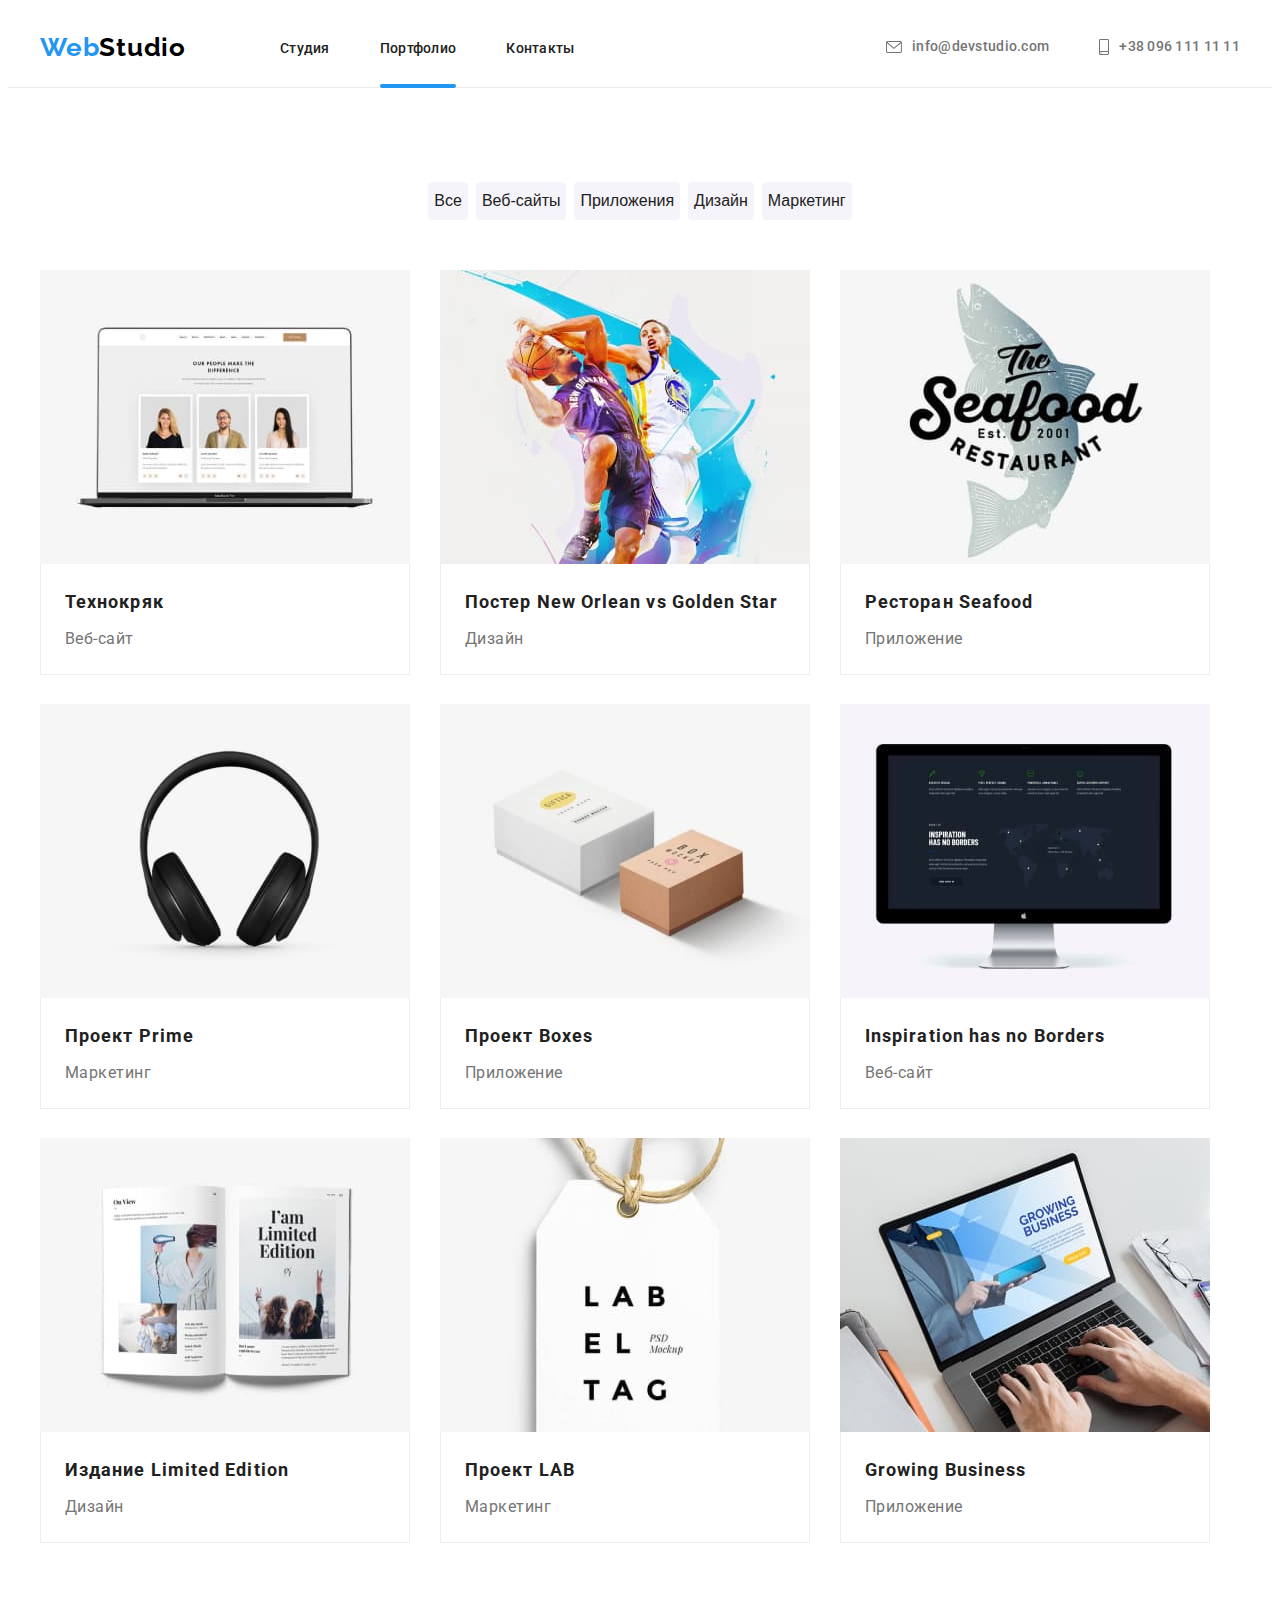
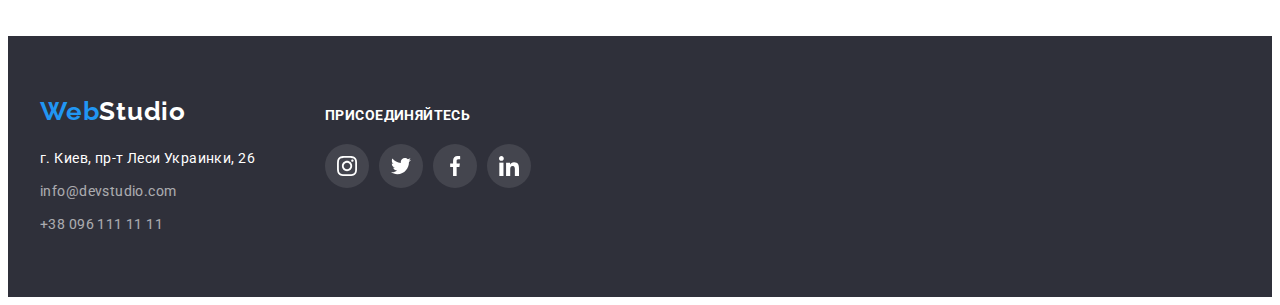
==== commit 0880a68e: "правки" ====
--- a/portfolio.html
+++ b/portfolio.html
@@ -8,7 +8,7 @@
     <link rel="preconnect" href="https://fonts.googleapis.com" />
     <link rel="preconnect" href="https://fonts.gstatic.com" crossorigin />
     <link
-      href="https://fonts.googleapis.com/css2?family=Roboto:wght@400;500;700;900&display=swap"
+      href="https://fonts.googleapis.com/css2?family=Raleway:wght@700&family=Roboto:wght@400;500;700;900&display=swap"
       rel="stylesheet"
     />
     <link
--- a/css/style.css
+++ b/css/style.css
@@ -95,6 +95,8 @@
   line-height: 1.14;
   letter-spacing: 0.02em;
   color: var(--primery-text-color);
+  transition: color 250ms cubic-bezier(0.4, 0, 0.2, 1);
+  
 }
 .nav-list-link:hover,
 .nav-list-link:focus {
@@ -106,7 +108,7 @@
 .current::after {
   content: '';
   position: absolute;
-  bottom: -32px;
+  bottom: -31px;
   left: 0;
   width: 100%;
   height: 4px;
@@ -126,6 +128,7 @@
   line-height: 1.14;
   letter-spacing: 0.02em;
   color: var(--secondary-text-color-light);
+  transition: color 250ms cubic-bezier(0.4, 0, 0.2, 1);
 }
 .contact-mail:hover,
 .contact-mail:focus {
@@ -152,6 +155,7 @@
   line-height: 1.14;
   letter-spacing: 0.02em;
   color: var(--secondary-text-color-light);
+  transition: color 250ms cubic-bezier(0.4, 0, 0.2, 1);
 }
 .contact-number:hover,
 .contact-number:focus {
@@ -263,12 +267,14 @@
   position: relative;
 }
 .box-overlay {
+  display: flex;
+  justify-content: center;
   position: absolute;
   bottom: 0;
   left: 0;
   width: 100%;
+  height: 70px;
   font-family: 'Roboto';
-  font-style: normal;
   font-weight: 700;
   font-size: 14px;
   line-height: 16px;
@@ -341,9 +347,11 @@
   width: 44px;
   height: 44px;
   border-radius: 50%;
+  transition: background-color 250ms cubic-bezier(0.4, 0, 0.2, 1);
 }
 .social-list-icon {
   fill: #afb1b8;
+  transition: fill 250ms cubic-bezier(0.4, 0, 0.2, 1);
 }
 .social-list-link:hover,
 .social-list-link:focus {
@@ -381,12 +389,12 @@
 .clients-icon-logo {
   fill: #afb1b8;
 }
-.clients-icon-logo:hover {
-  fill: #2196f3;
+.clients-icon:hover .clients-icon-logo {
+  fill: var(--accent-color);
 }
 .clients-icon:hover {
-  color: #2196f3;
-  border: 1px solid #2196f3;
+  color: var(--accent-color);
+  border: 1px solid var(--accent-color);  
 }
 
 /*  Футер  */
@@ -425,6 +433,7 @@
   line-height: 1.71;
   letter-spacing: 0.03em;
   color: var(--secondary-text-color-dark);
+  transition: color 250ms cubic-bezier(0.4, 0, 0.2, 1);
 }
 .mail-footer {
   font-style: normal;
@@ -433,6 +442,7 @@
   letter-spacing: 0.03em;
   color: var(--secondary-text-color-dark);
   opacity: 0.6;
+  transition: color 250ms cubic-bezier(0.4, 0, 0.2, 1);
 }
 .tel-footer {
   font-style: normal;
@@ -441,6 +451,7 @@
   letter-spacing: 0.03em;
   color: var(--secondary-text-color-dark);
   opacity: 0.6;
+  transition: color 250ms cubic-bezier(0.4, 0, 0.2, 1);
 }
 .footer-social {
   margin-left: 70px;
@@ -467,6 +478,7 @@
   height: 44px;
   border-radius: 50%;
   background-color: rgba(255, 255, 255, 0.1);
+  transition: background-color 250ms cubic-bezier(0.4, 0, 0.2, 1);
 }
 .footer-social-list-link:hover,
 .footer-social-list-link:focus {
@@ -489,12 +501,16 @@
 .model-button-filter {
   font-weight: 500;
   font-size: 16px;
+  padding-top: 6px;
+  padding-bottom: 6px;
   line-height: 1.63;
   background-color: #f5f4fa;
   color: var(--primery-text-color);
   cursor: pointer;
   border-radius: 4px;
   border: transparent;
+  transition: background-color 250ms cubic-bezier(0.4, 0, 0.2, 1),
+  color 250ms cubic-bezier(0.4, 0, 0.2, 1);
 }
 
 .model-button-filter:hover,
@@ -572,7 +588,8 @@
   transform: translateY(100%);
   transition: transform 250ms cubic-bezier(0.4, 0, 0.2, 1);
 }
-.work-link:hover .overlay {
+.work-link:hover .overlay, 
+.work-link:focus .overlay {
   transform: translateY(0%);
 }
 /* portfolio footer */
@@ -583,10 +600,12 @@
 .mail-footer:hover,
 .mail-footer:focus {
   color: var(--accent-color);
+  opacity: initial;
 }
 .tel-footer:hover,
 .tel-footer:focus {
   color: var(--accent-color);
+  opacity: initial;
 }
 /* backdrop  */
 .backdrop {
